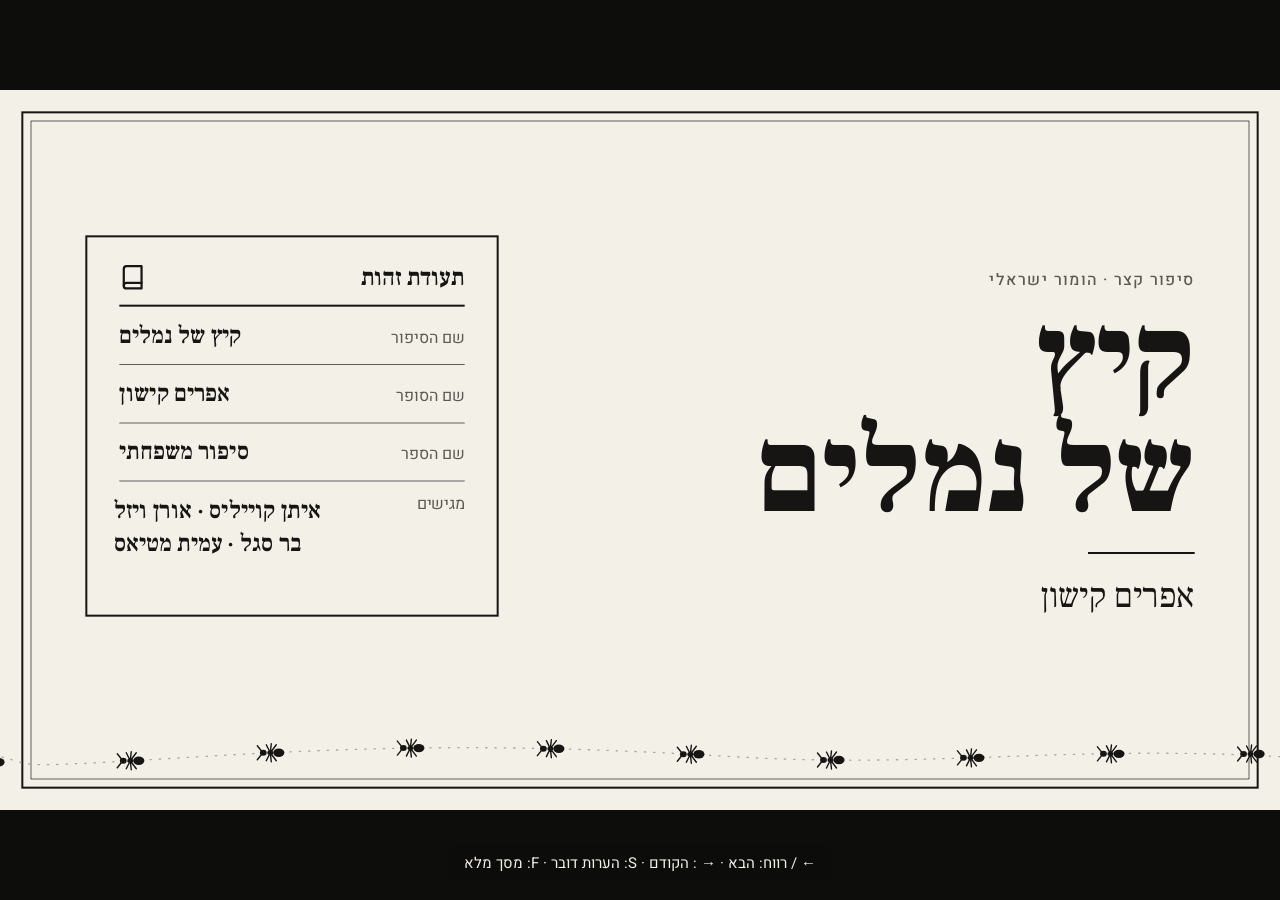
==== claude/AmitMatyas/ants-summer/index.html @ fe68f39f "Add 'Summer of Ants' presentation site under claude/AmitMatyas/ants-summer Standalone 18-slide deck " ====
<!doctype html>
<html lang="he">
<head>
<meta charset="utf-8">
<meta name="viewport" content="width=device-width, initial-scale=1">
<title>קיץ של נמלים · אפרים קישון</title>
<meta name="description" content="מצגת על הסיפור קיץ של נמלים מאת אפרים קישון">
<link rel="preconnect" href="https://fonts.googleapis.com">
<link rel="preconnect" href="https://fonts.gstatic.com" crossorigin>
<link rel="stylesheet" href="https://fonts.googleapis.com/css2?family=Frank+Ruhl+Libre:wght@300..900&display=swap">
<link rel="stylesheet" href="https://fonts.googleapis.com/css2?family=Heebo:wght@300..700&display=swap">
<link rel="stylesheet" href="deck.css">
<style>
  html, body { margin: 0; height: 100%; background: #0d0d0c; overflow: hidden; }
  body { -webkit-font-smoothing: antialiased; }
  #stage { position: fixed; left: 50%; top: 50%; width: 1920px; height: 1080px; transform-origin: center center; counter-reset: page; cursor: pointer; }
  #stage > section { position: absolute; left: 0; top: 0; width: 1920px; height: 1080px; overflow: hidden; opacity: 0; visibility: hidden; transition: opacity .5s ease, visibility 0s linear .5s; }
  #stage > section.active { opacity: 1; visibility: visible; transition: opacity .5s ease; }
  aside { display: none; }
  .arrow-svg { flex-shrink: 0; margin-top: 52px; }

  #notes { position: fixed; left: 0; right: 0; bottom: 0; max-height: 34vh; overflow: auto; padding: 16px 24px 20px; background: rgba(13,13,12,.94); color: #F3F0E8; font: 18px/1.6 'Heebo', Arial, sans-serif; direction: rtl; text-align: right; display: none; z-index: 10; border-top: 1px solid #4A4743; }
  #notes.on { display: block; }
  #notes b { color: #ABA79F; font-weight: 500; margin-left: 8px; }
  #hint { position: fixed; left: 50%; bottom: 18px; transform: translateX(-50%); padding: 8px 16px; border-radius: 6px; background: rgba(13,13,12,.85); color: #F3F0E8; font: 15px/1.4 'Heebo', Arial, sans-serif; direction: rtl; white-space: nowrap; transition: opacity .6s ease; z-index: 11; pointer-events: none; }
  #hint.off { opacity: 0; }
  @media (max-width: 700px) { #hint { white-space: normal; width: calc(100% - 32px); text-align: center; } }
</style>
</head>
<body>
<main id="stage" aria-live="polite">
<section id="cover" class="cover" data-transition="fade">
<div class="frame-outer fade" style="--i:0"></div>
<div class="frame-inner fade" style="--i:1"></div>
<div class="cover-grid">
<div class="cover-title">
<p class="eyebrow in" style="--i:0">סיפור קצר · הומור ישראלי</p>
<h1 class="ink" style="--i:1">קיץ<br>של נמלים</h1>
<hr class="rule draw" style="--i:4">
<p class="byline in" style="--i:5">אפרים קישון</p>
</div>
<div class="idcard in" style="--i:6">
<div class="idhead"><h3 class="idtitle">תעודת זהות</h3><svg class="idicon" viewBox="0 0 24 24" fill="none" stroke="currentColor" stroke-width="2" stroke-linecap="round" stroke-linejoin="round" aria-hidden="true"><path d="M4 19.5A2.5 2.5 0 0 1 6.5 17H20"/><path d="M6.5 2H20v20H6.5A2.5 2.5 0 0 1 4 19.5v-15A2.5 2.5 0 0 1 6.5 2z"/></svg></div>
<div class="idrow"><p class="idlabel">שם הסיפור</p><p class="idval">קיץ של נמלים</p></div>
<div class="idrow"><p class="idlabel">שם הסופר</p><p class="idval">אפרים קישון</p></div>
<div class="idrow"><p class="idlabel">שם הספר</p><p class="idval" style="text-align:start">סיפור משפחתי</p></div>
<div class="idrow idrow-last idrow-stack"><p class="idlabel">מגישים</p><p class="idval" style="text-align:start;width:389px;transform:translate(-8px, -39px);box-sizing:border-box">איתן קוייליס · אורן ויזל<br>בר סגל · עמית מטיאס</p></div>
</div>
</div>
<svg class="trail fade" style="--i:7" width="1920" height="100" viewBox="0 40 1920 100" aria-label="שיירת נמלים חוצה את תחתית הדף">
<defs><g id="antCv" transform="scale(1.5)"><path d="M-1 0 L-5 -8 M-1 0 L-5 8 M-1 0 L0 -9 M-1 0 L0 9 M-1 0 L5 -8 M-1 0 L5 8 M-10 -2 L-14 -7 M-10 2 L-14 7" stroke="#161514" stroke-width="1.4" stroke-linecap="round" fill="none"/><ellipse cx="-8" cy="0" rx="3.4" ry="3" fill="#161514"/><ellipse cx="-1" cy="0" rx="3" ry="2.2" fill="#161514"/><ellipse cx="7.5" cy="0" rx="5.6" ry="4.2" fill="#161514"/></g></defs>
<path d="M1920 90 C1600 72 1400 108 1100 90 S600 72 300 90 S60 104 0 90" stroke="#ABA79F" stroke-width="2" stroke-dasharray="2 12" stroke-linecap="round" fill="none"/>
<use href="#antCv"><animateMotion dur="32s" begin="0s" repeatCount="indefinite" path="M2000 90 C1600 72 1400 108 1100 90 S600 72 300 90 S60 104 -100 90"/></use>
<use href="#antCv"><animateMotion dur="32s" begin="-3.2s" repeatCount="indefinite" path="M2000 90 C1600 72 1400 108 1100 90 S600 72 300 90 S60 104 -100 90"/></use>
<use href="#antCv"><animateMotion dur="32s" begin="-6.4s" repeatCount="indefinite" path="M2000 90 C1600 72 1400 108 1100 90 S600 72 300 90 S60 104 -100 90"/></use>
<use href="#antCv"><animateMotion dur="32s" begin="-9.6s" repeatCount="indefinite" path="M2000 90 C1600 72 1400 108 1100 90 S600 72 300 90 S60 104 -100 90"/></use>
<use href="#antCv"><animateMotion dur="32s" begin="-12.8s" repeatCount="indefinite" path="M2000 90 C1600 72 1400 108 1100 90 S600 72 300 90 S60 104 -100 90"/></use>
<use href="#antCv"><animateMotion dur="32s" begin="-16s" repeatCount="indefinite" path="M2000 90 C1600 72 1400 108 1100 90 S600 72 300 90 S60 104 -100 90"/></use>
<use href="#antCv"><animateMotion dur="32s" begin="-19.2s" repeatCount="indefinite" path="M2000 90 C1600 72 1400 108 1100 90 S600 72 300 90 S60 104 -100 90"/></use>
<use href="#antCv"><animateMotion dur="32s" begin="-22.4s" repeatCount="indefinite" path="M2000 90 C1600 72 1400 108 1100 90 S600 72 300 90 S60 104 -100 90"/></use>
<use href="#antCv"><animateMotion dur="32s" begin="-25.6s" repeatCount="indefinite" path="M2000 90 C1600 72 1400 108 1100 90 S600 72 300 90 S60 104 -100 90"/></use>
<use href="#antCv"><animateMotion dur="32s" begin="-28.8s" repeatCount="indefinite" path="M2000 90 C1600 72 1400 108 1100 90 S600 72 300 90 S60 104 -100 90"/></use>
</svg>
<aside>(כ־30 שניות) שלום לכולם. אנחנו מציגים את הסיפור "קיץ של נמלים" של אפרים קישון, מתוך הספר "סיפור משפחתי". המגישים: איתן קוייליס, אורן ויזל, בר סגל ועמית מטיאס. קישון הוא אחד הסופרים ההומוריסטיים הגדולים בישראל – הוא כותב על בעיות קטנות של חיי היום־יום בצורה מצחיקה, אבל תמיד יש מאחורי זה משהו רציני. במצגת נספר מה קרה בסיפור, מה המסר שלו, ונציג סוף אחר שכתבנו בעצמנו.</aside>
</section>
<section id="ch1" class="dark chapter" data-transition="fade">
<div class="frame"></div>
<svg class="side-art fade" style="--i:5" width="360" height="360" viewBox="0 0 360 360" aria-label="נמלה מתחת לזכוכית מגדלת">
<defs><g id="antM"><path d="M-1 0 L-5 -8 M-1 0 L-5 8 M-1 0 L0 -9 M-1 0 L0 9 M-1 0 L5 -8 M-1 0 L5 8 M-10 -2 L-14 -7 M-10 2 L-14 7" stroke="#F3F0E8" stroke-width="1.4" stroke-linecap="round" fill="none"/><ellipse cx="-8" cy="0" rx="3.4" ry="3" fill="#F3F0E8"/><ellipse cx="-1" cy="0" rx="3" ry="2.2" fill="#F3F0E8"/><ellipse cx="7.5" cy="0" rx="5.6" ry="4.2" fill="#F3F0E8"/></g></defs>
<use href="#antM" transform="translate(150 150) scale(4.5)"/>
<g>
<circle cx="150" cy="150" r="115" stroke="#F3F0E8" stroke-width="8" fill="none"/>
<path d="M90 100 A80 80 0 0 1 140 70" stroke="#ABA79F" stroke-width="5" stroke-linecap="round" fill="none"/>
<path d="M232 232 L325 325" stroke="#F3F0E8" stroke-width="22" stroke-linecap="round"/>
<animateTransform attributeName="transform" type="translate" values="0 0; -18 12; 14 -10; 0 0" dur="3.5s" begin="0.6s"/>
</g>
</svg>
<p class="eyebrow in" style="--i:0">פרק א׳</p>
<p class="bigletter ink" style="--i:1">א</p>
<hr class="rule draw" style="--i:3">
<h2 class="in" style="--i:4">מה קרה בסיפור</h2>
<p class="epi in" style="--i:6">ובו יסופר על מטבח אחד ושיירה אחת ארוכה</p>
<aside>(כ־10 שניות) נתחיל מהסיפור עצמו – מה קרה בו.</aside>
</section>
<section id="words" data-transition="fade">
<div class="frame"></div>
<svg class="ribbon" width="44" height="150" viewBox="0 0 44 150" aria-label="סימנייה"><path d="M0 0 H44 V150 L22 128 L0 150 Z" fill="#161514"/></svg>
<p class="eyebrow in" style="--i:0">פרק א׳ · מילון קטן</p>
<h2 class="in" style="--i:1">מילים קשות</h2>
<div class="dict">
<div class="dict-row">
<div class="entry in" style="--i:2"><div class="entry-head"><p class="entry-word">מִפְתָּן</p><p class="entry-tab">מ</p></div><p class="entry-def">סף הדלת, הכניסה לבית</p><p class="entry-use">משם נכנסת שיירת הנמלים כל בוקר</p></div>
<div class="entry in" style="--i:3"><div class="entry-head"><p class="entry-word">סָבְרָה</p><p class="entry-tab">ס</p></div><p class="entry-def">חשבה, הייתה בדעה</p><p class="entry-use">האישה חשבה שלא מספיק להרוג כמה</p></div>
<div class="entry in" style="--i:4"><div class="entry-head"><p class="entry-word">אֵפוֹא</p><p class="entry-tab">א</p></div><p class="entry-def">אם כן, לכן</p><p class="entry-use">מילה ספרותית שמחברת סיבה לתוצאה</p></div>
</div>
<div class="dict-row">
<div class="entry in" style="--i:5"><div class="entry-head"><p class="entry-word">אִינְדִּיוִידוּאָלִי</p><p class="entry-tab">א</p></div><p class="entry-def">אישי, לכל אחד בנפרד</p><p class="entry-use">האישה הורגת כל נמלה לבד</p></div>
<div class="entry in" style="--i:6"><div class="entry-head"><p class="entry-word">פְלִיט</p><p class="entry-tab">פ</p></div><p class="entry-def">תרסיס רעל נגד חרקים</p><p class="entry-use">שם של מותג מפורסם בעבר</p></div>
<div style="flex:1"></div>
</div>
</div>
<div class="folio"><p class="run">אפרים קישון · קיץ של נמלים</p><div class="pn"></div></div>
<aside>(כ־45 שניות) לפני שנספר את הסיפור – כמה מילים קשות שמופיעות בו. מפתן – סף הדלת, הכניסה לבית: משם נכנסת שיירת הנמלים כל בוקר. סברה – כאן זה פועל: חשבה, הייתה בדעה. האישה חשבה שאין טעם להרוג רק כמה נמלים, וצריך למצוא את הקן. אפוא – אם כן, לכן; מילה ספרותית שמחברת בין סיבה לתוצאה. אינדיווידואלי – אישי, לכל אחד בנפרד: האישה עוברת להרוג כל נמלה לבד. פליט – תרסיס רעל נגד חרקים, מותג שהיה מאוד מפורסם פעם; בסיפור מרססים איתו את הנמלים.</aside>
</section>
<section id="home" data-transition="fade">
<div class="frame"></div>
<svg class="ribbon" width="44" height="150" viewBox="0 0 44 150" aria-label="סימנייה"><path d="M0 0 H44 V150 L22 128 L0 150 Z" fill="#161514"/></svg>
<p class="eyebrow in" style="--i:0">פרק א׳ · ההתחלה</p>
<h2 class="in" style="--i:1">דירה בקומת קרקע</h2>
<div class="pair">
<div class="paircard in" style="--i:2"><p class="label">יתרון אחד</p><h3>אין מדרגות</h3></div>
<div class="paircard fragment"><p class="label">חיסרון אחד</p><h3>גם לנמלים אין</h3></div>
</div>
<div class="route fade" style="--i:3">
<svg width="1664" height="170" viewBox="0 0 1664 170" aria-label="מסלול שיירת הנמלים: מהפתח, דרך ארון הלחם, אל הכיור">
<defs><g id="antH" transform="scale(1.4)"><path d="M-1 0 L-5 -8 M-1 0 L-5 8 M-1 0 L0 -9 M-1 0 L0 9 M-1 0 L5 -8 M-1 0 L5 8 M-10 -2 L-14 -7 M-10 2 L-14 7" stroke="#161514" stroke-width="1.4" stroke-linecap="round" fill="none"/><ellipse cx="-8" cy="0" rx="3.4" ry="3" fill="#161514"/><ellipse cx="-1" cy="0" rx="3" ry="2.2" fill="#161514"/><ellipse cx="7.5" cy="0" rx="5.6" ry="4.2" fill="#161514"/></g></defs>
<path d="M1500 50 L164 50" stroke="#ABA79F" stroke-width="2" stroke-dasharray="2 12" stroke-linecap="round" fill="none"/>
<circle cx="1500" cy="50" r="10" fill="#161514"/>
<circle cx="832" cy="50" r="10" fill="#161514"/>
<circle cx="164" cy="50" r="10" fill="#161514"/>
<use href="#antH" x="230" y="50"><animateMotion dur="2.45s" path="M1470 0 L0 0"/></use>
<use href="#antH" x="339" y="50"><animateMotion dur="2.4s" path="M1441 0 L0 0"/></use>
<use href="#antH" x="448" y="50"><animateMotion dur="2.35s" path="M1412 0 L0 0"/></use>
<use href="#antH" x="557" y="50"><animateMotion dur="2.31s" path="M1383 0 L0 0"/></use>
<use href="#antH" x="666" y="50"><animateMotion dur="2.26s" path="M1354 0 L0 0"/></use>
<use href="#antH" x="775" y="50"><animateMotion dur="2.21s" path="M1325 0 L0 0"/></use>
<use href="#antH" x="884" y="50"><animateMotion dur="2.16s" path="M1296 0 L0 0"/></use>
<use href="#antH" x="993" y="50"><animateMotion dur="2.11s" path="M1267 0 L0 0"/></use>
<use href="#antH" x="1102" y="50"><animateMotion dur="2.06s" path="M1238 0 L0 0"/></use>
<use href="#antH" x="1211" y="50"><animateMotion dur="2.02s" path="M1209 0 L0 0"/></use>
<use href="#antH" x="1320" y="50"><animateMotion dur="1.97s" path="M1180 0 L0 0"/></use>
<use href="#antH" x="1429" y="50"><animateMotion dur="1.92s" path="M1151 0 L0 0"/></use>
</svg>
<p class="stop" style="left:1340px">הפתח</p>
<p class="stop" style="left:672px">ארון הלחם</p>
<p class="stop" style="left:4px">הכיור</p>
</div>
<div class="folio"><p class="run">אפרים קישון · קיץ של נמלים</p><div class="pn"></div></div>
<aside>(כ־45 שניות) הסיפור נפתח בבדיחה: בדירה בקומת קרקע לא צריך לטפס במדרגות. [לחיצה] אבל גם הנמלים לא צריכות. כל בוקר עוברת במטבח שיירה של נמלים: מהכניסה, דרך ארון הלחם, ישר אל הכיור. המספר ואשתו, שקישון קורא לה האישה הקטנה, מחליטים שלא מספיק להרוג כמה נמלים – צריך למצוא את הקן.</aside>
</section>
<section id="war" data-transition="fade">
<div class="frame"></div>
<svg class="ribbon" width="44" height="150" viewBox="0 0 44 150" aria-label="סימנייה"><path d="M0 0 H44 V150 L22 128 L0 150 Z" fill="#161514"/></svg>
<p class="eyebrow in" style="--i:0">פרק א׳ · המלחמה</p>
<h2 class="in" style="--i:1">שישה ניסיונות</h2>
<div class="steps">
<div class="steprow">
<div class="step fragment"><p class="num">01</p><h3>לאתר את הקן</h3><p class="result">הגיעו מרחוק</p></div>
<div class="step fragment"><p class="num">02</p><h3>אבקת רעל</h3><p class="result">דילגו מעליה</p></div>
<div class="step fragment"><p class="num">03</p><h3>נפט</h3><p class="result">חזרו אחרי יומיים</p></div>
</div>
<div class="steprow">
<div class="step fragment"><p class="num">04</p><h3>סירופ נגד שיעול</h3><p class="result">השתכרו ממנו</p></div>
<div class="step fragment"><p class="num">05</p><h3>טיפול אישי</h3><p class="result">מאות כל בוקר – לשווא</p></div>
<div class="step fragment"><p class="num">06</p><h3>מלפפונים</h3><p class="result">לא התרשמו</p></div>
</div>
</div>
<div class="folio"><p class="run">אפרים קישון · קיץ של נמלים</p><div class="pn"></div></div>
<aside>(כ־90 שניות) מכאן מתחילה מלחמה של ממש. לחיצה על כל ניסיון: 1. הם עוקבים אחרי השיירה עד גבול הרצליה, והאישה מחליטה שהנמלים בכלל מגיעות מחוץ לארץ. 2. אבקת רעל – הנמלים פשוט מדלגות מעליה. 3. נפט על כל המטבח – הנמלים נעלמות ליומיים וחוזרות עוד יותר פעילות. 4. הן מגלות סירופ נגד שיעול ומשתכרות ממנו. 5. טיפול אישי – האישה הורגת מאות נמלים כל בוקר, עד שהיא מבינה שזה לשווא, כי תמיד יש עוד. 6. מלפפונים, שאומרים שנמלים לא סובלות את הריח שלהם – והנמלים בכלל לא מתרשמות. שימו לב להומור: קישון מתאר את הנמלים כמו בני אדם – הן משתכרות, צוחקות ומגיעות מחוץ לארץ.</aside>
</section>
<section id="office" class="dark center" data-transition="fade">
<div class="frame"></div>
<svg class="ribbon" width="44" height="150" viewBox="0 0 44 150" aria-label="סימנייה"><path d="M0 0 H44 V150 L22 128 L0 150 Z" fill="#F3F0E8"/></svg>
<div class="stamp fragment">
<svg width="300" height="300" viewBox="0 0 300 300" aria-label="חותמת של רשות הנמלים">
<defs><g id="antO"><path d="M-1 0 L-5 -8 M-1 0 L-5 8 M-1 0 L0 -9 M-1 0 L0 9 M-1 0 L5 -8 M-1 0 L5 8 M-10 -2 L-14 -7 M-10 2 L-14 7" stroke="#F3F0E8" stroke-width="1.4" stroke-linecap="round" fill="none"/><ellipse cx="-8" cy="0" rx="3.4" ry="3" fill="#F3F0E8"/><ellipse cx="-1" cy="0" rx="3" ry="2.2" fill="#F3F0E8"/><ellipse cx="7.5" cy="0" rx="5.6" ry="4.2" fill="#F3F0E8"/></g></defs>
<circle cx="150" cy="150" r="140" stroke="#F3F0E8" stroke-width="6" fill="none"/>
<circle cx="150" cy="150" r="122" stroke="#F3F0E8" stroke-width="2" fill="none"/>
<use href="#antO" transform="translate(150 150) scale(5.5)"/>
</svg>
<p class="stamp-text">רשות הנמלים</p>
<p class="stamp-text">אין מה לעשות</p>
</div>
<p class="eyebrow in" style="--i:0">הניסיון האחרון · רשות הנמלים</p>
<div class="dialog">
<p class="whisper in" style="--i:1">שאלנו את המומחים מה לעשות.&#8207;</p>
<h2 class="fragment">התשובה: כלום.&#8207;</h2>
<p class="whisper fragment">גם אצל המנכ״ל יש נמלים במטבח.&#8207;</p>
</div>
<div class="folio"><p class="run">אפרים קישון · קיץ של נמלים</p><div class="pn"></div></div>
<aside>(כ־45 שניות) בסוף הם פונים לרשות הנמלים – למומחים – ושואלים מה לעשות. [לחיצה] התשובה: כלום, אין מה לעשות. [לחיצה] ואז מתברר שגם למנהל של הרשות יש נמלים במטבח. [לחיצה – החותמת] זה רגע המפנה של הסיפור: אם אפילו המומחים לא מצליחים, כנראה שזה פשוט לא בשליטה שלנו.</aside>
</section>
<section id="peace" class="alt" data-transition="fade">
<div class="frame"></div>
<svg class="ribbon" width="44" height="150" viewBox="0 0 44 150" aria-label="סימנייה"><path d="M0 0 H44 V150 L22 128 L0 150 Z" fill="#161514"/></svg>
<p class="eyebrow in" style="--i:0">פרק א׳ · הסוף של קישון</p>
<h2 class="in" style="--i:1">ומאז – שלום בית</h2>
<div class="row3">
<div class="card in" style="--i:2"><p class="label">השיירה</p><h3>ממשיכה לעבור – וזה בסדר</h3></div>
<div class="card in" style="--i:3"><p class="label">כל בוקר</p><h3>מבט קצר, בלי מלחמה</h3></div>
<div class="card in" style="--i:4"><p class="label">הנמלים ואנחנו</p><h3>שכנים ותיקים</h3></div>
</div>
<div class="peace-row">
<p class="big fragment">ממלחמה – לדו־קיום.&#8207;</p>
<svg class="greet fade" style="--i:5" width="420" height="120" viewBox="0 0 420 120" aria-label="שתי נמלים נפגשות ונוגעות במחושים">
<defs><g id="antP"><path d="M-1 0 L-5 -8 M-1 0 L-5 8 M-1 0 L0 -9 M-1 0 L0 9 M-1 0 L5 -8 M-1 0 L5 8 M-10 -2 L-14 -7 M-10 2 L-14 7" stroke="#161514" stroke-width="1.4" stroke-linecap="round" fill="none"/><ellipse cx="-8" cy="0" rx="3.4" ry="3" fill="#161514"/><ellipse cx="-1" cy="0" rx="3" ry="2.2" fill="#161514"/><ellipse cx="7.5" cy="0" rx="5.6" ry="4.2" fill="#161514"/></g></defs>
<use href="#antP" transform="translate(166 84) scale(-3 3)"><animateMotion dur="1.4s" begin="0s" path="M-60 0 L0 0"/></use>
<use href="#antP" transform="translate(254 84) scale(3)"><animateMotion dur="1.4s" begin="0s" path="M60 0 L0 0"/></use>
<path d="M210 48 C196 36 184 26 197 18 C204 14 210 20 210 25 C210 20 216 14 223 18 C236 26 224 36 210 48 Z" fill="#161514" opacity="1"><animate attributeName="opacity" values="0;0;1" dur="2s" begin="0s"/></path>
</svg>
</div>
<div class="folio"><p class="run">אפרים קישון · קיץ של נמלים</p><div class="pn"></div></div>
<aside>(כ־45 שניות) ומאז – יש שקט בבית. השיירה ממשיכה לעבור בדיוק כמו קודם, אבל זה כבר לא מפריע. כל בוקר הם רק מציצים לבדוק שהכל בסדר, והנמלים כבר מכירות אותם. הם נהיו כמו שני יריבים ותיקים שלמדו לכבד זה את זה. [לחיצה] קישון מסיים באירוניה: המלחמה הפכה לדו־קיום. שימו לב – הבעיה לא נפתרה. מה שהשתנה זו הגישה שלהם.</aside>
</section>
<section id="ch2" class="dark chapter" data-transition="fade">
<div class="frame"></div>
<p class="eyebrow in" style="--i:0">פרק ב׳</p>
<div class="ring">
<svg class="ring-svg fade" style="--i:1" width="460" height="460" viewBox="0 0 460 460" aria-label="מעגל של נמלים סביב האות">
<defs><g id="antR"><path d="M-1 0 L-5 -8 M-1 0 L-5 8 M-1 0 L0 -9 M-1 0 L0 9 M-1 0 L5 -8 M-1 0 L5 8 M-10 -2 L-14 -7 M-10 2 L-14 7" stroke="#F3F0E8" stroke-width="1.4" stroke-linecap="round" fill="none"/><ellipse cx="-8" cy="0" rx="3.4" ry="3" fill="#F3F0E8"/><ellipse cx="-1" cy="0" rx="3" ry="2.2" fill="#F3F0E8"/><ellipse cx="7.5" cy="0" rx="5.6" ry="4.2" fill="#F3F0E8"/></g></defs>
<g>
<use href="#antR" transform="translate(430 230) rotate(-90) scale(1.5)"/>
<use href="#antR" transform="translate(403.2 330) rotate(-60) scale(1.5)"/>
<use href="#antR" transform="translate(330 403.2) rotate(-30) scale(1.5)"/>
<use href="#antR" transform="translate(230 430) rotate(0) scale(1.5)"/>
<use href="#antR" transform="translate(130 403.2) rotate(30) scale(1.5)"/>
<use href="#antR" transform="translate(56.8 330) rotate(60) scale(1.5)"/>
<use href="#antR" transform="translate(30 230) rotate(90) scale(1.5)"/>
<use href="#antR" transform="translate(56.8 130) rotate(120) scale(1.5)"/>
<use href="#antR" transform="translate(130 56.8) rotate(150) scale(1.5)"/>
<use href="#antR" transform="translate(230 30) rotate(180) scale(1.5)"/>
<use href="#antR" transform="translate(330 56.8) rotate(210) scale(1.5)"/>
<use href="#antR" transform="translate(403.2 130) rotate(240) scale(1.5)"/>
<animateTransform attributeName="transform" type="rotate" from="-60 230 230" to="0 230 230" dur="2.5s" begin="0s"/>
</g>
</svg>
<p class="bigletter-sm ink" style="--i:2">ב</p>
</div>
<hr class="rule draw" style="--i:3">
<h2 class="in" style="--i:4">המסר</h2>
<p class="epi in" style="--i:6">ובו נגלה מה קישון רצה לומר לנו</p>
<aside>(כ־10 שניות) אז מה קישון בעצם רוצה להגיד לנו? (שימו לב למעגל הנמלים: הן חוזרות כל קיץ מחדש – כמו מעגל שלא נגמר.)</aside>
</section>
<section id="cantchange" class="center" data-transition="fade">
<div class="frame"></div>
<svg class="ribbon" width="44" height="150" viewBox="0 0 44 150" aria-label="סימנייה"><path d="M0 0 H44 V150 L22 128 L0 150 Z" fill="#161514"/></svg>
<p class="eyebrow in" style="--i:0">פרק ב׳ · המסר המרכזי</p>
<h1 class="ink" style="--i:1">יש דברים<br>שאי אפשר לשנות.&#8207;</h1>
<svg class="asterism in" style="--i:3" width="260" height="50" viewBox="0 0 260 50" aria-label="קישוט של שלוש נמלים">
<defs><g id="antS"><path d="M-1 0 L-5 -8 M-1 0 L-5 8 M-1 0 L0 -9 M-1 0 L0 9 M-1 0 L5 -8 M-1 0 L5 8 M-10 -2 L-14 -7 M-10 2 L-14 7" stroke="#161514" stroke-width="1.4" stroke-linecap="round" fill="none"/><ellipse cx="-8" cy="0" rx="3.4" ry="3" fill="#161514"/><ellipse cx="-1" cy="0" rx="3" ry="2.2" fill="#161514"/><ellipse cx="7.5" cy="0" rx="5.6" ry="4.2" fill="#161514"/></g></defs>
<use href="#antS" transform="translate(40 25) scale(1.5)"/>
<use href="#antS" transform="translate(130 25) scale(1.5)"/>
<use href="#antS" transform="translate(220 25) scale(1.5)"/>
</svg>
<p class="big mute fragment">&#8207;…וצריך ללמוד לחיות איתם.&#8207;</p>
<div class="folio"><p class="run">אפרים קישון · קיץ של נמלים</p><div class="pn"></div></div>
<aside>(כ־45 שניות) המסר המרכזי של הסיפור: יש דברים שאי אפשר לשנות, לא משנה כמה ננסה. הנמלים מגיעות כל קיץ – וזהו. הם ניסו הכל: רעל, נפט, סירופ, מלפפונים, ואפילו פנו למומחים. [לחיצה] ובמקום לבזבז את כל הכוח על מלחמה שאי אפשר לנצח בה – צריך ללמוד לחיות עם זה.</aside>
</section>
<section id="default" class="alt" data-transition="fade">
<div class="frame"></div>
<svg class="ribbon" width="44" height="150" viewBox="0 0 44 150" aria-label="סימנייה"><path d="M0 0 H44 V150 L22 128 L0 150 Z" fill="#161514"/></svg>
<p class="eyebrow in" style="--i:0">פרק ב׳ · ברירת מחדל</p>
<div class="split">
<div class="split-text">
<h2 class="in" style="--i:1">ברירת מחדל</h2>
<p class="mute in" style="--i:2">לא אנחנו בחרנו בה.&#8207;<br>אי אפשר לכבות אותה.&#8207;</p>
<p class="big fragment">מה שבידיים שלנו: איך אנחנו מגיבים.&#8207;</p>
</div>
<div class="panel in" style="--i:3">
<div class="panel-head"><p class="label">הגדרות הבית</p><svg class="lock" viewBox="0 0 24 24" fill="none" stroke="currentColor" stroke-width="2" stroke-linecap="round" stroke-linejoin="round" aria-hidden="true"><circle cx="12" cy="12" r="3"/><path d="M19.4 15a1.65 1.65 0 0 0 .33 1.82l.06.06a2 2 0 1 1-2.83 2.83l-.06-.06a1.65 1.65 0 0 0-1.82-.33 1.65 1.65 0 0 0-1 1.51V21a2 2 0 1 1-4 0v-.09A1.65 1.65 0 0 0 9 19.4a1.65 1.65 0 0 0-1.82.33l-.06.06a2 2 0 1 1-2.83-2.83l.06-.06a1.65 1.65 0 0 0 .33-1.82 1.65 1.65 0 0 0-1.51-1H3a2 2 0 1 1 0-4h.09A1.65 1.65 0 0 0 4.6 9a1.65 1.65 0 0 0-.33-1.82l-.06-.06a2 2 0 1 1 2.83-2.83l.06.06a1.65 1.65 0 0 0 1.82.33H9a1.65 1.65 0 0 0 1-1.51V3a2 2 0 1 1 4 0v.09a1.65 1.65 0 0 0 1 1.51 1.65 1.65 0 0 0 1.82-.33l.06-.06a2 2 0 1 1 2.83 2.83l-.06.06a1.65 1.65 0 0 0-.33 1.82V9a1.65 1.65 0 0 0 1.51 1H21a2 2 0 1 1 0 4h-.09a1.65 1.65 0 0 0-1.51 1z"/></svg></div>
<div class="setrow"><p>נמלים במטבח</p><div class="setctl"><svg class="lock" viewBox="0 0 24 24" fill="none" stroke="currentColor" stroke-width="2" stroke-linecap="round" stroke-linejoin="round" aria-hidden="true"><rect x="3" y="11" width="18" height="11" rx="2"/><path d="M7 11V7a5 5 0 0 1 10 0v4"/></svg><div class="toggle"><div class="knob knob-try"></div></div></div></div>
<div class="setrow"><p>דירה בקומת קרקע</p><div class="setctl"><svg class="lock" viewBox="0 0 24 24" fill="none" stroke="currentColor" stroke-width="2" stroke-linecap="round" stroke-linejoin="round" aria-hidden="true"><rect x="3" y="11" width="18" height="11" rx="2"/><path d="M7 11V7a5 5 0 0 1 10 0v4"/></svg><div class="toggle"><div class="knob"></div></div></div></div>
<div class="setrow setrow-last"><p>קיץ</p><div class="setctl"><svg class="lock" viewBox="0 0 24 24" fill="none" stroke="currentColor" stroke-width="2" stroke-linecap="round" stroke-linejoin="round" aria-hidden="true"><rect x="3" y="11" width="18" height="11" rx="2"/><path d="M7 11V7a5 5 0 0 1 10 0v4"/></svg><div class="toggle"><div class="knob"></div></div></div></div>
</div>
</div>
<div class="folio"><p class="run">אפרים קישון · קיץ של נמלים</p><div class="pn"></div></div>
<aside>(כ־50 שניות) אפשר לחשוב על זה כמו "ברירת מחדל" בטלפון או במחשב: הגדרה שקיימת מראש. לא אנחנו בחרנו בה, ואי אפשר לכבות אותה – כמו המתג הנעול כאן. (שימו לב: המתג של "נמלים במטבח" מנסה לזוז ולא מצליח.) אצל קישון – הנמלים, הקיץ והדירה בקומת קרקע הם ברירת המחדל. [לחיצה] מה שכן נשאר בידיים שלנו: איך אנחנו מגיבים לזה.</aside>
</section>
<section id="stages" data-transition="fade">
<div class="frame"></div>
<svg class="ribbon" width="44" height="150" viewBox="0 0 44 150" aria-label="סימנייה"><path d="M0 0 H44 V150 L22 128 L0 150 Z" fill="#161514"/></svg>
<p class="eyebrow in" style="--i:0">פרק ב׳ · התהליך שהדמויות עוברות</p>
<h2 class="in" style="--i:1">שלושה שלבים</h2>
<div class="stages">
<div class="stage in" style="--i:2"><p class="stnum">1</p><h3>להילחם</h3><p class="result">רעל, נפט, סירופ…&#8207;</p></div>
<div class="stagewrap fragment"><svg class="arrow-svg" width="72" height="36" viewBox="0 0 72 36" aria-hidden="true"><path d="M0 18 L28 0 L28 10 L72 10 L72 26 L28 26 L28 36 Z" fill="#161514"/></svg><div class="stage"><p class="stnum">2</p><h3>להתייאש</h3><p class="result">שום דבר לא עובד</p></div></div>
<div class="stagewrap fragment"><svg class="arrow-svg" width="72" height="36" viewBox="0 0 72 36" aria-hidden="true"><path d="M0 18 L28 0 L28 10 L72 10 L72 26 L28 26 L28 36 Z" fill="#161514"/></svg><div class="stage"><p class="stnum">3</p><h3>להשלים</h3><p class="result">מקבלים את המצב</p></div></div>
</div>
<div class="punch fragment"><p class="big">הכלי של קישון: לצחוק על מה שאי אפשר לשנות.&#8207;</p></div>
<div class="folio"><p class="run">אפרים קישון · קיץ של נמלים</p><div class="pn"></div></div>
<aside>(כ־60 שניות) הדמויות עוברות תהליך בשלושה שלבים. קודם – מלחמה בכל הכוח: רעל, נפט, סירופ. [לחיצה] אחר כך – ייאוש: שום דבר לא עובד. [לחיצה] ובסוף – השלמה: הם מקבלים את המצב, והשיירה נהיית חלק מהבית. [לחיצה] והכלי של קישון עצמו הוא הומור: כשצוחקים על מה שאי אפשר לשנות – הרבה יותר קל לחיות איתו. כל הסיפור כתוב בצחוק, וזאת בעצם הדרך שלו להשלים.</aside>
</section>
<section id="us" data-transition="fade">
<div class="frame"></div>
<svg class="ribbon" width="44" height="150" viewBox="0 0 44 150" aria-label="סימנייה"><path d="M0 0 H44 V150 L22 128 L0 150 Z" fill="#161514"/></svg>
<p class="eyebrow in" style="--i:0">פרק ב׳ · ומה אצלנו?&#8207;</p>
<h2 class="in" style="--i:1">לכל אחד יש ״נמלים״ משלו</h2>
<div class="row4">
<div class="tile in" style="--i:2"><p class="num">01</p><h3>המשפחה שנולדנו אליה</h3></div>
<div class="tile in" style="--i:3"><p class="num">02</p><h3>הגוף והמראה שלנו</h3></div>
<div class="tile in" style="--i:4"><p class="num">03</p><h3>מגבלות וקשיים</h3></div>
<div class="tile in" style="--i:5"><p class="num">04</p><h3>אנשים שלא בחרנו</h3></div>
</div>
<div class="punch fragment"><p class="big">ללמוד לחיות עם זה – זו לא חולשה. זה כוח.&#8207;</p></div>
<div class="folio"><p class="run">אפרים קישון · קיץ של נמלים</p><div class="pn"></div></div>
<aside>(כ־50 שניות) ולמה זה קשור אלינו? לכל אחד יש "נמלים" משלו – דברים שהם ברירת מחדל: המשפחה שנולדנו אליה, הגוף והמראה שלנו, מגבלות וקשיים, ואנשים שלא אנחנו בחרנו – שכנים, מורים, אחים. (כדאי לתת כאן דוגמה קצרה משלכם.) [לחיצה] ללמוד לחיות עם הדברים האלה – זו לא חולשה ולא ויתור. זה כוח.</aside>
</section>
<section id="ch3" class="dark chapter" data-transition="fade">
<div class="frame"></div>
<svg class="side-art fade" style="--i:5" width="360" height="360" viewBox="0 0 360 360" aria-label="נמלה מניפה דגל לבן – הנמלים נכנעות">
<defs><g id="antF"><path d="M-1 0 L-5 -8 M-1 0 L-5 8 M-1 0 L0 -9 M-1 0 L0 9 M-1 0 L5 -8 M-1 0 L5 8 M-10 -2 L-14 -7 M-10 2 L-14 7" stroke="#F3F0E8" stroke-width="1.4" stroke-linecap="round" fill="none"/><ellipse cx="-8" cy="0" rx="3.4" ry="3" fill="#F3F0E8"/><ellipse cx="-1" cy="0" rx="3" ry="2.2" fill="#F3F0E8"/><ellipse cx="7.5" cy="0" rx="5.6" ry="4.2" fill="#F3F0E8"/></g></defs>
<path d="M165 290 L165 70" stroke="#ABA79F" stroke-width="6" stroke-linecap="round"/>
<g>
<path d="M165 72 C200 58 232 92 272 74 L272 150 C232 168 200 134 165 148 Z" fill="#F3F0E8"/>
<animateTransform attributeName="transform" type="rotate" values="0 165 110; -6 165 110; 0 165 110; 5 165 110; 0 165 110" dur="2.4s" begin="0.8s" repeatCount="2"/>
</g>
<use href="#antF" transform="translate(205 285) scale(4)"/>
</svg>
<p class="eyebrow in" style="--i:0">פרק ג׳</p>
<p class="bigletter ink" style="--i:1">ג</p>
<hr class="rule draw" style="--i:3">
<h2 class="in" style="--i:4">סוף אחר</h2>
<p class="epi in" style="--i:6">ובו כתבנו לסיפור סוף משלנו</p>
<aside>(כ־10 שניות) ועכשיו – החלק שלנו. כתבנו לסיפור סוף אחר. (הנמלה עם הדגל הלבן כבר רומזת איך הוא נגמר...)</aside>
</section>
<section id="why" class="center" data-transition="fade">
<div class="frame"></div>
<svg class="ribbon" width="44" height="150" viewBox="0 0 44 150" aria-label="סימנייה"><path d="M0 0 H44 V150 L22 128 L0 150 Z" fill="#161514"/></svg>
<p class="eyebrow in" style="--i:0">פרק ג׳ · למה?&#8207;</p>
<h3 class="mute in" style="--i:1">למה כתבנו סוף אחר?&#8207;</h3>
<hr class="rule draw" style="--i:2">
<h2 class="fragment">כי לפעמים ״אי אפשר״</h2>
<h2 class="fragment">הוא בעצם ״עוד לא״.&#8207;</h2>
<div class="folio"><p class="run">אפרים קישון · קיץ של נמלים</p><div class="pn"></div></div>
<aside>(כ־30 שניות) למה בחרנו לכתוב סוף אחר? כי הרגשנו שבסוף המקורי הדמויות מוותרות קצת מהר מדי. [לחיצה] לפעמים מה שנראה לנו "בלתי אפשרי" [לחיצה] הוא בעצם רק "עוד לא" – עוד לא מצאנו את הדרך.</aside>
</section>
<section id="ending" class="alt" data-transition="fade">
<div class="frame"></div>
<svg class="ribbon" width="44" height="150" viewBox="0 0 44 150" aria-label="סימנייה"><path d="M0 0 H44 V150 L22 128 L0 150 Z" fill="#161514"/></svg>
<p class="eyebrow in" style="--i:0">פרק ג׳ · הסוף שלנו</p>
<div class="beats">
<h1 class="ending-h fragment" data-fragment-index="1">היא לא ויתרה.&#8207;</h1>
<p class="beat-mid fragment" data-fragment-index="2">ניסיון שביעי. שמיני. תשיעי…&#8207;</p>
<p class="beat-big fragment" data-fragment-index="3">ואז – הניסיון מצליח.&#8207;</p>
</div>
<div class="fleefield fade" style="--i:2">
<div class="flee f1 fragment" data-fragment-index="4" style="left:80px; top:40px"><svg width="60" height="60" viewBox="-30 -30 60 60" aria-label="נמלה בורחת"><g transform="rotate(9.7) scale(1.8)"><path d="M-1 0 L-5 -8 M-1 0 L-5 8 M-1 0 L0 -9 M-1 0 L0 9 M-1 0 L5 -8 M-1 0 L5 8 M-10 -2 L-14 -7 M-10 2 L-14 7" stroke="#161514" stroke-width="1.4" stroke-linecap="round" fill="none"/><ellipse cx="-8" cy="0" rx="3.4" ry="3" fill="#161514"/><ellipse cx="-1" cy="0" rx="3" ry="2.2" fill="#161514"/><ellipse cx="7.5" cy="0" rx="5.6" ry="4.2" fill="#161514"/></g></svg></div>
<div class="flee f2 fragment" data-fragment-index="4" style="left:260px; top:100px"><svg width="60" height="60" viewBox="-30 -30 60 60" aria-label="נמלה בורחת"><g transform="rotate(-32) scale(1.8)"><path d="M-1 0 L-5 -8 M-1 0 L-5 8 M-1 0 L0 -9 M-1 0 L0 9 M-1 0 L5 -8 M-1 0 L5 8 M-10 -2 L-14 -7 M-10 2 L-14 7" stroke="#161514" stroke-width="1.4" stroke-linecap="round" fill="none"/><ellipse cx="-8" cy="0" rx="3.4" ry="3" fill="#161514"/><ellipse cx="-1" cy="0" rx="3" ry="2.2" fill="#161514"/><ellipse cx="7.5" cy="0" rx="5.6" ry="4.2" fill="#161514"/></g></svg></div>
<div class="flee f3 fragment" data-fragment-index="4" style="left:450px; top:20px"><svg width="60" height="60" viewBox="-30 -30 60 60" aria-label="נמלה בורחת"><g transform="rotate(69.4) scale(1.8)"><path d="M-1 0 L-5 -8 M-1 0 L-5 8 M-1 0 L0 -9 M-1 0 L0 9 M-1 0 L5 -8 M-1 0 L5 8 M-10 -2 L-14 -7 M-10 2 L-14 7" stroke="#161514" stroke-width="1.4" stroke-linecap="round" fill="none"/><ellipse cx="-8" cy="0" rx="3.4" ry="3" fill="#161514"/><ellipse cx="-1" cy="0" rx="3" ry="2.2" fill="#161514"/><ellipse cx="7.5" cy="0" rx="5.6" ry="4.2" fill="#161514"/></g></svg></div>
<div class="flee f4 fragment" data-fragment-index="4" style="left:640px; top:90px"><svg width="60" height="60" viewBox="-30 -30 60 60" aria-label="נמלה בורחת"><g transform="rotate(-74) scale(1.8)"><path d="M-1 0 L-5 -8 M-1 0 L-5 8 M-1 0 L0 -9 M-1 0 L0 9 M-1 0 L5 -8 M-1 0 L5 8 M-10 -2 L-14 -7 M-10 2 L-14 7" stroke="#161514" stroke-width="1.4" stroke-linecap="round" fill="none"/><ellipse cx="-8" cy="0" rx="3.4" ry="3" fill="#161514"/><ellipse cx="-1" cy="0" rx="3" ry="2.2" fill="#161514"/><ellipse cx="7.5" cy="0" rx="5.6" ry="4.2" fill="#161514"/></g></svg></div>
<div class="flee f5 fragment" data-fragment-index="4" style="left:820px; top:30px"><svg width="60" height="60" viewBox="-30 -30 60 60" aria-label="נמלה בורחת"><g transform="rotate(96.3) scale(1.8)"><path d="M-1 0 L-5 -8 M-1 0 L-5 8 M-1 0 L0 -9 M-1 0 L0 9 M-1 0 L5 -8 M-1 0 L5 8 M-10 -2 L-14 -7 M-10 2 L-14 7" stroke="#161514" stroke-width="1.4" stroke-linecap="round" fill="none"/><ellipse cx="-8" cy="0" rx="3.4" ry="3" fill="#161514"/><ellipse cx="-1" cy="0" rx="3" ry="2.2" fill="#161514"/><ellipse cx="7.5" cy="0" rx="5.6" ry="4.2" fill="#161514"/></g></svg></div>
<div class="flee f6 fragment" data-fragment-index="4" style="left:1000px; top:100px"><svg width="60" height="60" viewBox="-30 -30 60 60" aria-label="נמלה בורחת"><g transform="rotate(-113.2) scale(1.8)"><path d="M-1 0 L-5 -8 M-1 0 L-5 8 M-1 0 L0 -9 M-1 0 L0 9 M-1 0 L5 -8 M-1 0 L5 8 M-10 -2 L-14 -7 M-10 2 L-14 7" stroke="#161514" stroke-width="1.4" stroke-linecap="round" fill="none"/><ellipse cx="-8" cy="0" rx="3.4" ry="3" fill="#161514"/><ellipse cx="-1" cy="0" rx="3" ry="2.2" fill="#161514"/><ellipse cx="7.5" cy="0" rx="5.6" ry="4.2" fill="#161514"/></g></svg></div>
<div class="flee f7 fragment" data-fragment-index="4" style="left:1180px; top:20px"><svg width="60" height="60" viewBox="-30 -30 60 60" aria-label="נמלה בורחת"><g transform="rotate(135) scale(1.8)"><path d="M-1 0 L-5 -8 M-1 0 L-5 8 M-1 0 L0 -9 M-1 0 L0 9 M-1 0 L5 -8 M-1 0 L5 8 M-10 -2 L-14 -7 M-10 2 L-14 7" stroke="#161514" stroke-width="1.4" stroke-linecap="round" fill="none"/><ellipse cx="-8" cy="0" rx="3.4" ry="3" fill="#161514"/><ellipse cx="-1" cy="0" rx="3" ry="2.2" fill="#161514"/><ellipse cx="7.5" cy="0" rx="5.6" ry="4.2" fill="#161514"/></g></svg></div>
<div class="flee f8 fragment" data-fragment-index="4" style="left:1360px; top:90px"><svg width="60" height="60" viewBox="-30 -30 60 60" aria-label="נמלה בורחת"><g transform="rotate(-167.5) scale(1.8)"><path d="M-1 0 L-5 -8 M-1 0 L-5 8 M-1 0 L0 -9 M-1 0 L0 9 M-1 0 L5 -8 M-1 0 L5 8 M-10 -2 L-14 -7 M-10 2 L-14 7" stroke="#161514" stroke-width="1.4" stroke-linecap="round" fill="none"/><ellipse cx="-8" cy="0" rx="3.4" ry="3" fill="#161514"/><ellipse cx="-1" cy="0" rx="3" ry="2.2" fill="#161514"/><ellipse cx="7.5" cy="0" rx="5.6" ry="4.2" fill="#161514"/></g></svg></div>
<div class="flee f9 fragment" data-fragment-index="4" style="left:1540px; top:20px"><svg width="60" height="60" viewBox="-30 -30 60 60" aria-label="נמלה בורחת"><g transform="rotate(156.8) scale(1.8)"><path d="M-1 0 L-5 -8 M-1 0 L-5 8 M-1 0 L0 -9 M-1 0 L0 9 M-1 0 L5 -8 M-1 0 L5 8 M-10 -2 L-14 -7 M-10 2 L-14 7" stroke="#161514" stroke-width="1.4" stroke-linecap="round" fill="none"/><ellipse cx="-8" cy="0" rx="3.4" ry="3" fill="#161514"/><ellipse cx="-1" cy="0" rx="3" ry="2.2" fill="#161514"/><ellipse cx="7.5" cy="0" rx="5.6" ry="4.2" fill="#161514"/></g></svg></div>
<div class="flee f10 fragment" data-fragment-index="4" style="left:1560px; top:100px"><svg width="60" height="60" viewBox="-30 -30 60 60" aria-label="נמלה בורחת"><g transform="rotate(-143.1) scale(1.8)"><path d="M-1 0 L-5 -8 M-1 0 L-5 8 M-1 0 L0 -9 M-1 0 L0 9 M-1 0 L5 -8 M-1 0 L5 8 M-10 -2 L-14 -7 M-10 2 L-14 7" stroke="#161514" stroke-width="1.4" stroke-linecap="round" fill="none"/><ellipse cx="-8" cy="0" rx="3.4" ry="3" fill="#161514"/><ellipse cx="-1" cy="0" rx="3" ry="2.2" fill="#161514"/><ellipse cx="7.5" cy="0" rx="5.6" ry="4.2" fill="#161514"/></g></svg></div>
</div>
<p class="beat-big fragment" data-fragment-index="5">ובוקר אחד – המטבח שקט.&#8207;</p>
<div class="folio"><p class="run">אפרים קישון · קיץ של נמלים</p><div class="pn"></div></div>
<aside>(כ־60 שניות) בסוף שלנו האישה הקטנה לא מוותרת. [לחיצה] היא לא מקבלת את התשובה של רשות הנמלים. [לחיצה] היא ממשיכה לנסות – ניסיון אחרי ניסיון, גם כשכולם אומרים לה שאין טעם. [לחיצה] ואז, אחרי כל הניסיונות שנכשלו – ניסיון אחד מצליח. (כאן מספרים בקצרה מה היה הניסיון שהצליח בסוף שכתבנו.) [לחיצה – הנמלים בורחות לכל הכיוונים] הנמלים נבהלות ובורחות מהבית. [לחיצה] ובוקר אחד – המטבח שקט.</aside>
</section>
<section id="never" class="dark center" data-transition="fade">
<div class="frame"></div>
<svg class="ribbon" width="44" height="150" viewBox="0 0 44 150" aria-label="סימנייה"><path d="M0 0 H44 V150 L22 128 L0 150 Z" fill="#F3F0E8"/></svg>
<svg class="climb fade" style="--i:2" width="600" height="300" viewBox="0 0 600 300" aria-label="נמלה סוחבת פירור גדול במעלה מדרון">
<defs><g id="antN"><path d="M-1 0 L-5 -8 M-1 0 L-5 8 M-1 0 L0 -9 M-1 0 L0 9 M-1 0 L5 -8 M-1 0 L5 8 M-10 -2 L-14 -7 M-10 2 L-14 7" stroke="#F3F0E8" stroke-width="1.4" stroke-linecap="round" fill="none"/><ellipse cx="-8" cy="0" rx="3.4" ry="3" fill="#F3F0E8"/><ellipse cx="-1" cy="0" rx="3" ry="2.2" fill="#F3F0E8"/><ellipse cx="7.5" cy="0" rx="5.6" ry="4.2" fill="#F3F0E8"/></g></defs>
<path d="M580 268 L20 52" stroke="#ABA79F" stroke-width="3" stroke-linecap="round"/>
<g transform="translate(149 87)">
<g transform="rotate(21) scale(3)">
<path d="M-7 -11 L3 -16 L12 -11 L10 -3 L-2 -4 L-9 -6 Z" fill="#ABA79F"/>
<use href="#antN"/>
<animateMotion dur="5s" begin="0s" path="M364 140 L0 0"/>
</g>
</g>
</svg>
<p class="eyebrow in" style="--i:0">המסר של הסוף שלנו</p>
<h1 class="ink" style="--i:1">לא מוותרים.&#8207;</h1>
<hr class="rule draw" style="--i:3">
<p class="big mute fragment">גם כשקשה.&#8207;</p>
<p class="big mute fragment">גם כשהכל נראה אבוד.&#8207;</p>
<p class="big fragment">ממשיכים – עד שמגיעים למטרה.&#8207;</p>
<div class="folio"><p class="run">אפרים קישון · קיץ של נמלים</p><div class="pn"></div></div>
<aside>(כ־30 שניות) המסר של הסוף שלנו הפוך מזה של קישון: אסור לוותר. (שימו לב לנמלה שסוחבת פירור גדול ממנה במעלה – גם הנמלים עצמן לא מוותרות.) [לחיצה] גם כשקשה. [לחיצה] גם כשהכל נראה אבוד, וגם כשהמומחים אומרים שאין מה לעשות. [לחיצה] ממשיכים לנסות – עד שמגיעים למטרה.</aside>
</section>
<section id="two" data-transition="fade">
<div class="frame"></div>
<svg class="ribbon" width="44" height="150" viewBox="0 0 44 150" aria-label="סימנייה"><path d="M0 0 H44 V150 L22 128 L0 150 Z" fill="#161514"/></svg>
<p class="eyebrow in" style="--i:0">סיכום</p>
<h2 class="in" style="--i:1">שני סופים, שני מסרים</h2>
<div class="versus">
<div class="side in" style="--i:2"><p class="label">הסוף של קישון</p><h2>השלמה</h2><p class="mute">יש דברים שלומדים לחיות איתם.&#8207;</p></div>
<div class="divider fade" style="--i:3"></div>
<div class="side in" style="--i:4"><p class="label">הסוף שלנו</p><h2>התמדה</h2><p class="mute">לא מוותרים עד שמצליחים.&#8207;</p></div>
</div>
<div class="punch fragment"><p class="big">החוכמה: לדעת מתי להילחם – ומתי להשלים.&#8207;</p></div>
<div class="folio"><p class="run">אפרים קישון · קיץ של נמלים</p><div class="pn"></div></div>
<aside>(כ־45 שניות) אז יש לנו שני סופים ושני מסרים. אצל קישון – השלמה: יש דברים שלא נשנה, ולומדים לחיות איתם. אצלנו – התמדה: לא מוותרים עד שמצליחים. ושניהם נכונים! [לחיצה] החוכמה האמיתית היא לדעת להבחין ביניהם: מתי שווה להמשיך להילחם, ומתי עדיף להשלים ולהמשיך הלאה.</aside>
</section>
<section id="end" class="chapter">
<div class="frame-outer fade" style="--i:0"></div>
<div class="frame-inner fade" style="--i:1"></div>
<p class="endmark ink" style="--i:0">סוף.&#8207;</p>
<hr class="rule draw" style="--i:2">
<p class="big in" style="--i:3">תודה על ההקשבה</p>
<p class="label in" style="--i:4">שאלות?&#8207;</p>
<svg class="readbook fade" style="--i:6" width="300" height="150" viewBox="0 0 300 150" aria-label="נמלה קוראת בספר פתוח">
<defs><g id="antZ"><path d="M-1 0 L-5 -8 M-1 0 L-5 8 M-1 0 L0 -9 M-1 0 L0 9 M-1 0 L5 -8 M-1 0 L5 8 M-10 -2 L-14 -7 M-10 2 L-14 7" stroke="#161514" stroke-width="1.4" stroke-linecap="round" fill="none"/><ellipse cx="-8" cy="0" rx="3.4" ry="3" fill="#161514"/><ellipse cx="-1" cy="0" rx="3" ry="2.2" fill="#161514"/><ellipse cx="7.5" cy="0" rx="5.6" ry="4.2" fill="#161514"/></g></defs>
<path d="M150 135 L30 115 L30 30 L150 50 Z" fill="#F3F0E8" stroke="#161514" stroke-width="3" stroke-linejoin="round"/>
<path d="M150 135 L270 115 L270 30 L150 50 Z" fill="#F3F0E8" stroke="#161514" stroke-width="3" stroke-linejoin="round"/>
<path d="M170 72 L250 58 M170 90 L250 76 M170 108 L230 98 M50 52 L130 66" stroke="#ABA79F" stroke-width="2" stroke-linecap="round"/>
<use href="#antZ" transform="translate(92 92) scale(1.7)"/>
</svg>
<aside>(כ־15 שניות) תודה רבה על ההקשבה! נשמח לענות על שאלות.</aside>
</section>
</main>
<div id="notes" aria-label="הערות דובר"></div>
<div id="hint">← / רווח: הבא · → : הקודם · S: הערות דובר · F: מסך מלא</div>
<script>
(function () {
  var stage = document.getElementById('stage');
  var notes = document.getElementById('notes');
  var hint = document.getElementById('hint');
  var originals = Array.prototype.map.call(stage.querySelectorAll(':scope > section'), function (s) { return s.outerHTML; });
  var total = originals.length, idx = 0, step = 0, steps = [];

  function fit() {
    var s = Math.min(window.innerWidth / 1920, window.innerHeight / 1080);
    stage.style.transform = 'translate(-50%, -50%) scale(' + s + ')';
  }

  function buildSteps(sec) {
    var frags = Array.prototype.slice.call(sec.querySelectorAll('.fragment'));
    var groups = {}, keys = [], out = [];
    frags.forEach(function (f) {
      if (!f.hasAttribute('data-fragment-index')) return;
      var k = +f.getAttribute('data-fragment-index');
      if (!groups[k]) { groups[k] = []; keys.push(k); }
      groups[k].push(f);
    });
    keys.sort(function (a, b) { return a - b; }).forEach(function (k) { out.push(groups[k]); });
    frags.forEach(function (f) { if (!f.hasAttribute('data-fragment-index')) out.push([f]); });
    return out;
  }

  function markCurrent() {
    stage.querySelectorAll('.current-fragment').forEach(function (e) { e.classList.remove('current-fragment'); });
    if (step > 0) steps[step - 1].forEach(function (e) { e.classList.add('current-fragment'); });
  }

  function show(i, revealAll) {
    i = Math.max(0, Math.min(total - 1, i));
    var t = document.createElement('template');
    t.innerHTML = originals[i];
    var fresh = t.content.firstElementChild;
    stage.replaceChild(fresh, stage.children[i]);
    Array.prototype.forEach.call(stage.children, function (s) { s.classList.toggle('active', s === fresh); });
    fresh.querySelectorAll('svg').forEach(function (svg) {
      if (svg.setCurrentTime) { svg.setCurrentTime(0); svg.unpauseAnimations(); }
    });
    idx = i;
    steps = buildSteps(fresh);
    step = 0;
    if (revealAll) { steps.forEach(function (g) { g.forEach(function (e) { e.classList.add('visible'); }); }); step = steps.length; }
    markCurrent();
    var aside = fresh.querySelector('aside');
    notes.innerHTML = '<b>' + (i + 1) + ' / ' + total + '</b>';
    notes.appendChild(document.createTextNode(aside ? aside.textContent : ''));
    if (history.replaceState) history.replaceState(null, '', '#slide-' + (i + 1));
  }

  function next() {
    if (step < steps.length) { steps[step].forEach(function (e) { e.classList.add('visible'); }); step++; markCurrent(); }
    else if (idx < total - 1) show(idx + 1, false);
  }
  function prev() {
    if (step > 0) { step--; steps[step].forEach(function (e) { e.classList.remove('visible'); }); markCurrent(); }
    else if (idx > 0) show(idx - 1, true);
  }

  document.addEventListener('keydown', function (e) {
    if (e.metaKey || e.ctrlKey || e.altKey) return;
    var k = e.key;
    if (k === 'ArrowLeft' || k === 'ArrowDown' || k === 'PageDown' || k === ' ' || k === 'Enter') { e.preventDefault(); next(); }
    else if (k === 'ArrowRight' || k === 'ArrowUp' || k === 'PageUp' || k === 'Backspace') { e.preventDefault(); prev(); }
    else if (k === 'Home') show(0, false);
    else if (k === 'End') show(total - 1, true);
    else if (k === 's' || k === 'S' || k === 'ד') notes.classList.toggle('on');
    else if (k === 'f' || k === 'F' || k === 'כ') {
      if (!document.fullscreenElement) document.documentElement.requestFullscreen && document.documentElement.requestFullscreen();
      else document.exitFullscreen && document.exitFullscreen();
    }
  });
  stage.addEventListener('click', function (e) {
    var x = e.clientX / window.innerWidth;
    if (x > 0.85) prev(); else next();
  });
  var tx = null;
  stage.addEventListener('touchstart', function (e) { tx = e.touches[0].clientX; }, { passive: true });
  stage.addEventListener('touchend', function (e) {
    if (tx === null) return;
    var dx = e.changedTouches[0].clientX - tx; tx = null;
    if (Math.abs(dx) > 40) { if (dx < 0) next(); else prev(); }
  });
  window.addEventListener('resize', fit);

  fit();
  var m = /slide-(\d+)/.exec(location.hash);
  show(m ? (+m[1] - 1) : 0, false);
  setTimeout(function () { hint.classList.add('off'); }, 4500);
})();
</script>
</body>
</html>
---- claude/AmitMatyas/ants-summer/deck.css ----
section {
  --ink: #161514;
  --paper: #F3F0E8;
  --paper2: #E9E4D8;
  --muted: #5C5852;
  --soft: #ABA79F;
  background: var(--paper);
  color: var(--ink);
  font-family: 'Heebo', Arial, sans-serif;
  text-align: right;
  box-sizing: border-box;
  padding: 128px 128px 160px;
  display: flex;
  flex-direction: column;
  gap: 40px;
  counter-increment: page;
}
section.alt { background: var(--paper2); }
section.dark { background: var(--ink); color: var(--paper); }
section.center { justify-content: center; }
section.chapter { justify-content: center; align-items: center; text-align: center; padding: 128px; gap: 24px; }

h1, h2, h3 { font-family: 'Frank Ruhl Libre', Georgia, serif; margin: 0; }
h1 { font-size: 180px; font-weight: 800; line-height: 0.95; }
h2 { font-size: 104px; font-weight: 700; line-height: 1.05; }
h3 { font-size: 52px; font-weight: 600; line-height: 1.15; }
p { margin: 0; font-size: 36px; line-height: 1.4; }

.eyebrow { font-size: 24px; font-weight: 500; letter-spacing: 2px; color: var(--muted); margin-bottom: -16px; }
.dark .eyebrow { color: var(--soft); }
.mute { color: var(--muted); }
.dark .mute { color: var(--soft); }
.serif { font-family: 'Frank Ruhl Libre', Georgia, serif; }
.big { font-family: 'Frank Ruhl Libre', Georgia, serif; font-size: 52px; line-height: 1.25; }
.label { font-size: 24px; font-weight: 500; letter-spacing: 2px; color: var(--muted); }

.rule { align-self: flex-end; width: 160px; height: 0; margin: 0;border: none; border-top: 3px solid var(--ink); transform-origin: right center; }
.dark .rule { border-top: 3px solid var(--paper); }
.chapter .rule { align-self: center; transform-origin: center center; }

/* running footer, like a book page */
.folio { position: absolute; left: 128px; bottom: 64px; width: 1664px; display: flex; flex-direction: row-reverse; justify-content: space-between; align-items: center; }
.run { font-size: 24px; color: var(--muted); letter-spacing: 1px; }
.dark .run { color: var(--soft); }
.pn { font-family: 'Frank Ruhl Libre', Georgia, serif; font-size: 24px; color: var(--muted); }
.dark .pn { color: var(--soft); }
.pn::before { content: "— " counter(page) " —"; }

/* book furniture: page frame, bookmark ribbon, epigraphs */
.frame { position: absolute; left: 40px; top: 40px; width: 1840px; height: 1000px; box-sizing: border-box; border: 1px solid var(--soft); }
.dark .frame { border: 1px solid #4A4743; }
.frame-outer { position: absolute; left: 32px; top: 32px; width: 1856px; height: 1016px; box-sizing: border-box; border: 3px solid var(--ink); }
.frame-inner { position: absolute; left: 46px; top: 46px; width: 1828px; height: 988px; box-sizing: border-box; border: 1px solid var(--ink); }
.ribbon { position: absolute; left: 160px; top: 0px; width: 44px; height: 150px; animation: drop 1000ms cubic-bezier(0.2, 0.7, 0.2, 1) 200ms both; }
@keyframes drop { from { transform: translateY(-150px); } to { transform: translateY(0px); } }
.epi { font-family: 'Frank Ruhl Libre', Georgia, serif; font-size: 36px; line-height: 1.4; color: var(--soft); margin-top: 24px; }
.epi-src { font-size: 24px; letter-spacing: 1px; color: var(--soft); }

/* motion */
@keyframes rise { from { opacity: 0; transform: translateY(40px); } to { opacity: 1; transform: translateY(0px); } }
@keyframes ink { from { opacity: 0; filter: blur(18px); } to { opacity: 1; filter: blur(0px); } }
@keyframes draw { from { transform: scaleX(0); } to { transform: scaleX(1); } }
@keyframes fadein { from { opacity: 0; } to { opacity: 1; } }
@keyframes wiggle {
  0% { transform: translateX(0px); }
  20% { transform: translateX(-18px); }
  40% { transform: translateX(0px); }
  60% { transform: translateX(-12px); }
  80% { transform: translateX(0px); }
  100% { transform: translateX(0px); }
}
.in { animation: rise 800ms cubic-bezier(0.2, 0.7, 0.2, 1) both; animation-delay: calc(var(--i, 0) * 110ms); }
.ink { animation: ink 1100ms ease-out both; animation-delay: calc(var(--i, 0) * 110ms); }
.fade { animation: fadein 1200ms ease-out both; animation-delay: calc(var(--i, 0) * 110ms); }
.draw { animation: draw 900ms cubic-bezier(0.2, 0.7, 0.2, 1) both; animation-delay: calc(var(--i, 0) * 110ms); }

.fragment { opacity: 0; transform: translateY(28px); transition: opacity 650ms ease, transform 650ms cubic-bezier(0.2, 0.7, 0.2, 1); }
.fragment.visible { opacity: 1; transform: translateY(0px); }

/* cover */
.cover { justify-content: center; padding: 128px 128px 200px; }
.cover-grid { display: flex; flex-direction: row-reverse;justify-content: space-between; align-items: flex-end; gap: 96px; }
.cover-title { display: flex; flex-direction: column; gap: 32px; }
.byline { font-family: 'Frank Ruhl Libre', Georgia, serif; font-size: 52px; line-height: 1.2; }
.idcard { width: 620px; box-sizing: border-box; border: 3px solid var(--ink); padding: 40px 48px 24px; display: flex; flex-direction: column; }
.idhead { display: flex; flex-direction: row-reverse;justify-content: space-between; align-items: center; padding-bottom: 20px; border-bottom: 3px solid var(--ink); }
.idtitle { font-size: 36px; font-weight: 700; }
.idicon { width: 40px; height: 40px; color: var(--ink); }
.idrow { display: flex; flex-direction: row-reverse;justify-content: space-between; align-items: baseline; padding: 18px 0px; border-bottom: 1px solid var(--ink); }
.idrow-last { border-bottom: none; }
.idrow-stack { flex-direction: column; align-items: stretch; gap: 6px; }
.idlabel { font-size: 24px; color: var(--muted); }
.idval { font-family: 'Frank Ruhl Libre', Georgia, serif; font-size: 36px; font-weight: 600; }
.trail { position: absolute; left: 0px; top: 950px; width: 1920px; height: 100px; }

/* chapter opener */
.bigletter { font-family: 'Frank Ruhl Libre', Georgia, serif; font-size: 340px; font-weight: 300; line-height: 1; }
.chap-ants { position: absolute; left: 0px; top: 920px; width: 1920px; height: 80px; }

/* ant illustrations */
.side-art { position: absolute; left: 200px; top: 330px; width: 360px; height: 360px; }
.ring { position: relative; width: 460px; height: 460px; display: flex; align-items: center; justify-content: center; }
.ring-svg { position: absolute; left: 0px; top: 0px; width: 460px; height: 460px; }
.bigletter-sm { font-family: 'Frank Ruhl Libre', Georgia, serif; font-size: 260px; font-weight: 300; line-height: 1; }
.stamp { position: absolute; left: 240px; top: 250px; width: 440px; display: flex; flex-direction: column; align-items: center; gap: 4px; }
.stamp.fragment { opacity: 0; transform: rotate(-12deg) scale(1.8); transition: opacity 300ms ease, transform 450ms cubic-bezier(0.3, 0, 0.3, 1); }
.stamp.fragment.visible { opacity: 1; transform: rotate(-12deg) scale(1); }
.stamp-text { font-family: 'Frank Ruhl Libre', Georgia, serif; font-size: 44px; font-weight: 700; line-height: 1.15; text-align: center; color: var(--paper); }
.peace-row { display: flex; flex-direction: row-reverse; justify-content: space-between; align-items: center; margin-top: 24px; }
.greet { width: 420px; height: 120px; }
.climb { position: absolute; left: 160px; top: 560px; width: 600px; height: 300px; }
.asterism { align-self: flex-end; width: 260px; height: 50px; }
.readbook { width: 300px; height: 150px; margin-top: 24px; }

/* dictionary cards */
.dict { display: flex; flex-direction: column; gap: 64px; margin-top: 24px; }
.dict-row { display: flex; flex-direction: row-reverse; gap: 32px; }
.entry { flex: 1; border-top: 3px solid var(--ink); padding-top: 20px; display: flex; flex-direction: column; gap: 8px; }
.entry-head { display: flex; flex-direction: row-reverse; justify-content: space-between; align-items: center; }
.entry-word { font-family: 'Frank Ruhl Libre', Georgia, serif; font-size: 56px; font-weight: 700; line-height: 1.15; }
.entry-tab { font-family: 'Frank Ruhl Libre', Georgia, serif; font-size: 24px; font-weight: 700; color: var(--paper); background: var(--ink); padding: 2px 14px; border-radius: 4px; }
.entry-def { font-size: 36px; line-height: 1.3; }
.entry-use { font-size: 24px; line-height: 1.4; color: var(--muted); }

/* glossary */
.gloss { display: flex; flex-direction: column; }
.gl-row { display: flex; flex-direction: row-reverse; align-items: baseline; gap: 48px; padding: 18px 0px; border-bottom: 1px solid var(--ink); }
.gl-first { border-top: 3px solid var(--ink); }
.gl-word { width: 520px; font-family: 'Frank Ruhl Libre', Georgia, serif; font-size: 52px; font-weight: 700; line-height: 1.15; }
.gl-def { flex: 1; font-size: 36px; color: var(--muted); }

/* home */
.pair { display: flex; flex-direction: row-reverse;gap: 64px; }
.paircard { flex: 1; border-top: 3px solid var(--ink); padding-top: 28px; display: flex; flex-direction: column; gap: 16px; }
.route { position: relative; width: 1664px; height: 170px; margin-top: 24px; }
.stop { position: absolute; top: 96px; width: 320px; text-align: center; font-size: 24px; color: var(--muted); }

/* war */
.steps { display: flex; flex-direction: column; gap: 56px; }
.steprow { display: flex; flex-direction: row-reverse; gap: 48px; }
.step { flex: 1; border-top: 3px solid var(--ink); padding-top: 24px; display: flex; flex-direction: column; gap: 10px; }
.num { font-family: 'Frank Ruhl Libre', Georgia, serif; font-size: 24px; color: var(--muted); }
.result { font-size: 36px; color: var(--muted); }

/* office */
.dialog { display: flex; flex-direction: column; gap: 28px; }
.whisper { font-family: 'Frank Ruhl Libre', Georgia, serif; font-size: 52px; color: var(--soft); }
.signed { font-size: 24px; color: var(--soft); letter-spacing: 2px; }

/* peace */
.row3 { display: flex; flex-direction: row-reverse;gap: 48px; }
.card { flex: 1; border-top: 3px solid var(--ink); padding-top: 24px; display: flex; flex-direction: column; gap: 12px; }
.quote { font-family: 'Frank Ruhl Libre', Georgia, serif; font-size: 52px; line-height: 1.25; }

/* statement with ants */
.antline { width: 1664px; height: 60px; }

/* default */
.split { display: flex; flex-direction: row-reverse;gap: 96px; align-items: center; }
.split-text { flex: 1; display: flex; flex-direction: column; gap: 32px; }
.panel { width: 760px; box-sizing: border-box; border: 3px solid var(--ink); padding: 32px 40px 8px; display: flex; flex-direction: column; background: var(--paper); }
.panel-head { display: flex; flex-direction: row-reverse;justify-content: space-between; align-items: center; padding-bottom: 16px; border-bottom: 3px solid var(--ink); }
.setrow { display: flex; flex-direction: row-reverse;justify-content: space-between; align-items: center; padding: 24px 0px; border-bottom: 1px solid var(--ink); }
.setrow-last { border-bottom: none; }
.setctl { display: flex; flex-direction: row-reverse;align-items: center; gap: 20px; }
.lock { width: 32px; height: 32px; color: var(--muted); }
.toggle { position: relative; width: 112px; height: 56px; border-radius: 28px; background: var(--ink); }
.knob { position: absolute; left: 6px; top: 6px; width: 44px; height: 44px; border-radius: 22px; background: var(--paper); }
.knob-try { animation: wiggle 1300ms ease-in-out 1400ms both; }

/* stages */
.stages { display: flex; flex-direction: row-reverse;align-items: flex-start; gap: 40px; }
.stage { width: 430px; display: flex; flex-direction: column; gap: 12px; }
.stagewrap { display: flex; flex-direction: row-reverse;align-items: flex-start; gap: 40px; }
.arrow { width: 72px; height: 36px; margin-top: 52px; background: var(--ink); }
.stnum { font-family: 'Frank Ruhl Libre', Georgia, serif; font-size: 104px; font-weight: 300; line-height: 1; color: var(--muted); }
.punch { border-top: 3px solid var(--ink); padding-top: 24px; }

/* us */
.row4 { display: flex; flex-direction: row-reverse;gap: 40px; }
.tile { flex: 1; border: 3px solid var(--ink); padding: 32px; display: flex; flex-direction: column; gap: 16px; }

/* ending */
.beats { display: flex; flex-direction: column; gap: 24px; }
.leave { width: 1664px; height: 60px; }
.leave.fragment { opacity: 1; transform: translateX(0px); transition: transform 3200ms cubic-bezier(0.55, 0, 0.85, 0.35), opacity 700ms ease 2500ms; }
.leave.fragment.visible { opacity: 0; transform: translateX(-1900px); }

/* our ending: big text + fleeing ants */
.ending-h { font-size: 120px; font-weight: 800; line-height: 1.05; }
.beat-mid { font-size: 52px; line-height: 1.3; color: var(--muted); }
.beat-big { font-family: 'Frank Ruhl Libre', Georgia, serif; font-size: 72px; font-weight: 700; line-height: 1.2; }
.fleefield { position: relative; width: 1664px; height: 160px; }
.flee { position: absolute; width: 60px; height: 60px; }
.flee.fragment { opacity: 1; transform: translate(0px, 0px); transition: transform 1100ms cubic-bezier(0.5, 0, 0.9, 0.4), opacity 300ms ease; transition-delay: 0ms, 900ms; }
.flee.fragment.visible { opacity: 0; }
.f1.flee.fragment.visible { transform: translate(-700px, -120px); }
.f2.flee.fragment { transition-delay: 120ms, 1020ms; }
.f2.flee.fragment.visible { transform: translate(-800px, 500px); }
.f3.flee.fragment { transition-delay: 60ms, 960ms; }
.f3.flee.fragment.visible { transform: translate(-300px, -800px); }
.f4.flee.fragment { transition-delay: 200ms, 1100ms; }
.f4.flee.fragment.visible { transform: translate(-200px, 700px); }
.f5.flee.fragment { transition-delay: 30ms, 930ms; }
.f5.flee.fragment.visible { transform: translate(100px, -900px); }
.f6.flee.fragment { transition-delay: 160ms, 1060ms; }
.f6.flee.fragment.visible { transform: translate(300px, 700px); }
.f7.flee.fragment { transition-delay: 90ms, 990ms; }
.f7.flee.fragment.visible { transform: translate(700px, -700px); }
.f8.flee.fragment { transition-delay: 240ms, 1140ms; }
.f8.flee.fragment.visible { transform: translate(900px, 200px); }
.f9.flee.fragment { transition-delay: 140ms, 1040ms; }
.f9.flee.fragment.visible { transform: translate(700px, -300px); }
.f10.flee.fragment { transition-delay: 280ms, 1180ms; }
.f10.flee.fragment.visible { transform: translate(800px, 600px); }

/* two endings */
.versus { display: flex; flex-direction: row-reverse;align-items: stretch; gap: 72px; }
.side { flex: 1; display: flex; flex-direction: column; gap: 16px; }
.divider { width: 3px; background: var(--ink); }

/* end */
.endmark { font-family: 'Frank Ruhl Libre', Georgia, serif; font-size: 240px; font-weight: 800; line-height: 1; }
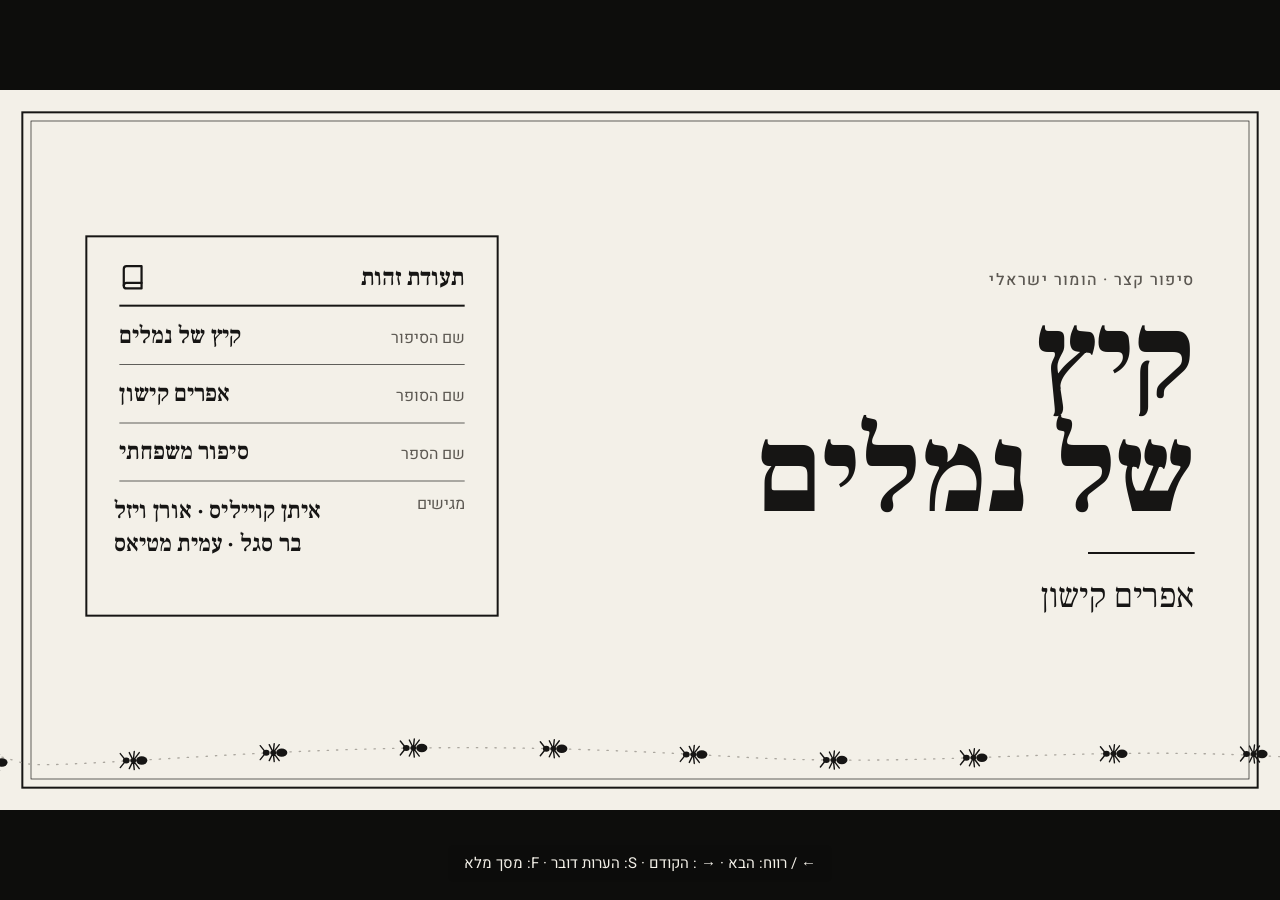
==== commit 710ba2d0: "Move hard-words slide to just before the closing slide Co-Authored-By: Claude Opus 5.5 <noreply@anth" ====
--- a/claude/AmitMatyas/ants-summer/index.html
+++ b/claude/AmitMatyas/ants-summer/index.html
@@ -82,26 +82,6 @@
 <p class="epi in" style="--i:6">ובו יסופר על מטבח אחד ושיירה אחת ארוכה</p>
 <aside>(כ־10 שניות) נתחיל מהסיפור עצמו – מה קרה בו.</aside>
 </section>
-<section id="words" data-transition="fade">
-<div class="frame"></div>
-<svg class="ribbon" width="44" height="150" viewBox="0 0 44 150" aria-label="סימנייה"><path d="M0 0 H44 V150 L22 128 L0 150 Z" fill="#161514"/></svg>
-<p class="eyebrow in" style="--i:0">פרק א׳ · מילון קטן</p>
-<h2 class="in" style="--i:1">מילים קשות</h2>
-<div class="dict">
-<div class="dict-row">
-<div class="entry in" style="--i:2"><div class="entry-head"><p class="entry-word">מִפְתָּן</p><p class="entry-tab">מ</p></div><p class="entry-def">סף הדלת, הכניסה לבית</p><p class="entry-use">משם נכנסת שיירת הנמלים כל בוקר</p></div>
-<div class="entry in" style="--i:3"><div class="entry-head"><p class="entry-word">סָבְרָה</p><p class="entry-tab">ס</p></div><p class="entry-def">חשבה, הייתה בדעה</p><p class="entry-use">האישה חשבה שלא מספיק להרוג כמה</p></div>
-<div class="entry in" style="--i:4"><div class="entry-head"><p class="entry-word">אֵפוֹא</p><p class="entry-tab">א</p></div><p class="entry-def">אם כן, לכן</p><p class="entry-use">מילה ספרותית שמחברת סיבה לתוצאה</p></div>
-</div>
-<div class="dict-row">
-<div class="entry in" style="--i:5"><div class="entry-head"><p class="entry-word">אִינְדִּיוִידוּאָלִי</p><p class="entry-tab">א</p></div><p class="entry-def">אישי, לכל אחד בנפרד</p><p class="entry-use">האישה הורגת כל נמלה לבד</p></div>
-<div class="entry in" style="--i:6"><div class="entry-head"><p class="entry-word">פְלִיט</p><p class="entry-tab">פ</p></div><p class="entry-def">תרסיס רעל נגד חרקים</p><p class="entry-use">שם של מותג מפורסם בעבר</p></div>
-<div style="flex:1"></div>
-</div>
-</div>
-<div class="folio"><p class="run">אפרים קישון · קיץ של נמלים</p><div class="pn"></div></div>
-<aside>(כ־45 שניות) לפני שנספר את הסיפור – כמה מילים קשות שמופיעות בו. מפתן – סף הדלת, הכניסה לבית: משם נכנסת שיירת הנמלים כל בוקר. סברה – כאן זה פועל: חשבה, הייתה בדעה. האישה חשבה שאין טעם להרוג רק כמה נמלים, וצריך למצוא את הקן. אפוא – אם כן, לכן; מילה ספרותית שמחברת בין סיבה לתוצאה. אינדיווידואלי – אישי, לכל אחד בנפרד: האישה עוברת להרוג כל נמלה לבד. פליט – תרסיס רעל נגד חרקים, מותג שהיה מאוד מפורסם פעם; בסיפור מרססים איתו את הנמלים.</aside>
-</section>
 <section id="home" data-transition="fade">
 <div class="frame"></div>
 <svg class="ribbon" width="44" height="150" viewBox="0 0 44 150" aria-label="סימנייה"><path d="M0 0 H44 V150 L22 128 L0 150 Z" fill="#161514"/></svg>
@@ -385,6 +365,26 @@
 <div class="punch fragment"><p class="big">החוכמה: לדעת מתי להילחם – ומתי להשלים.&#8207;</p></div>
 <div class="folio"><p class="run">אפרים קישון · קיץ של נמלים</p><div class="pn"></div></div>
 <aside>(כ־45 שניות) אז יש לנו שני סופים ושני מסרים. אצל קישון – השלמה: יש דברים שלא נשנה, ולומדים לחיות איתם. אצלנו – התמדה: לא מוותרים עד שמצליחים. ושניהם נכונים! [לחיצה] החוכמה האמיתית היא לדעת להבחין ביניהם: מתי שווה להמשיך להילחם, ומתי עדיף להשלים ולהמשיך הלאה.</aside>
+</section>
+<section id="words" data-transition="fade">
+<div class="frame"></div>
+<svg class="ribbon" width="44" height="150" viewBox="0 0 44 150" aria-label="סימנייה"><path d="M0 0 H44 V150 L22 128 L0 150 Z" fill="#161514"/></svg>
+<p class="eyebrow in" style="--i:0">נספח · מילון קטן</p>
+<h2 class="in" style="--i:1">מילים קשות</h2>
+<div class="dict">
+<div class="dict-row">
+<div class="entry in" style="--i:2"><div class="entry-head"><p class="entry-word">מִפְתָּן</p><p class="entry-tab">מ</p></div><p class="entry-def">סף הדלת, הכניסה לבית</p><p class="entry-use">משם נכנסת שיירת הנמלים כל בוקר</p></div>
+<div class="entry in" style="--i:3"><div class="entry-head"><p class="entry-word">סָבְרָה</p><p class="entry-tab">ס</p></div><p class="entry-def">חשבה, הייתה בדעה</p><p class="entry-use">האישה חשבה שלא מספיק להרוג כמה</p></div>
+<div class="entry in" style="--i:4"><div class="entry-head"><p class="entry-word">אֵפוֹא</p><p class="entry-tab">א</p></div><p class="entry-def">אם כן, לכן</p><p class="entry-use">מילה ספרותית שמחברת סיבה לתוצאה</p></div>
+</div>
+<div class="dict-row">
+<div class="entry in" style="--i:5"><div class="entry-head"><p class="entry-word">אִינְדִּיוִידוּאָלִי</p><p class="entry-tab">א</p></div><p class="entry-def">אישי, לכל אחד בנפרד</p><p class="entry-use">האישה הורגת כל נמלה לבד</p></div>
+<div class="entry in" style="--i:6"><div class="entry-head"><p class="entry-word">פְלִיט</p><p class="entry-tab">פ</p></div><p class="entry-def">תרסיס רעל נגד חרקים</p><p class="entry-use">שם של מותג מפורסם בעבר</p></div>
+<div style="flex:1"></div>
+</div>
+</div>
+<div class="folio"><p class="run">אפרים קישון · קיץ של נמלים</p><div class="pn"></div></div>
+<aside>(כ־45 שניות) ולסיום – כמו בסוף של ספר, מילון קטן של מילים קשות מהסיפור. מפתן – סף הדלת, הכניסה לבית: משם נכנסת שיירת הנמלים כל בוקר. סברה – כאן זה פועל: חשבה, הייתה בדעה. האישה חשבה שאין טעם להרוג רק כמה נמלים, וצריך למצוא את הקן. אפוא – אם כן, לכן; מילה ספרותית שמחברת בין סיבה לתוצאה. אינדיווידואלי – אישי, לכל אחד בנפרד: האישה עוברת להרוג כל נמלה לבד. פליט – תרסיס רעל נגד חרקים, מותג שהיה מאוד מפורסם פעם; בסיפור מרססים איתו את הנמלים.</aside>
 </section>
 <section id="end" class="chapter">
 <div class="frame-outer fade" style="--i:0"></div>
